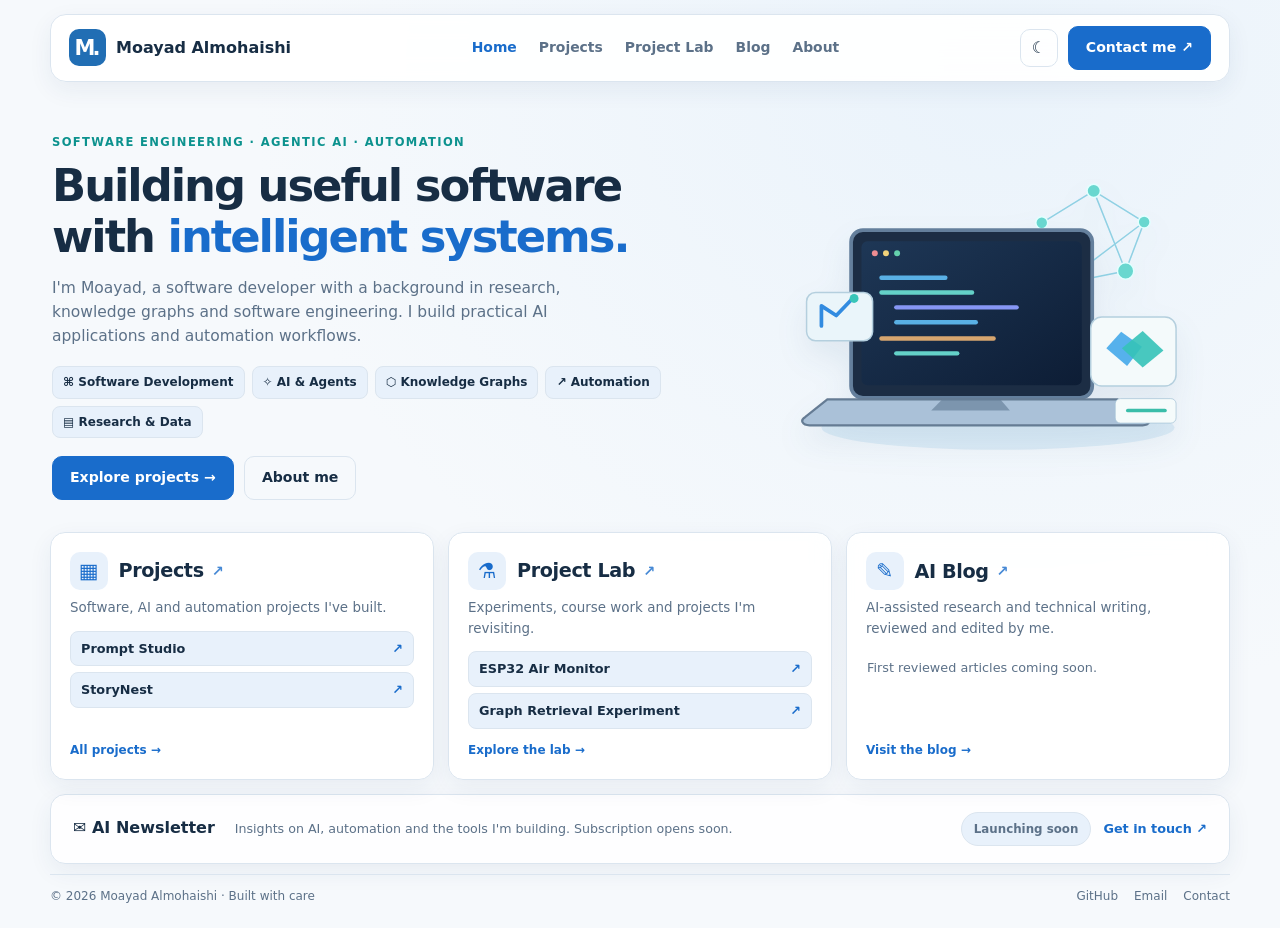
==== site/index.html @ 0e3c0159 "Add files via upload Initial Template and formate for the website." ====
<!doctype html><html lang="en"><head><meta charset="utf-8"><meta name="viewport" content="width=device-width, initial-scale=1"><meta name="theme-color" content="#f4f7fb"><meta name="description" content="Moayad Almohaishi — software engineer working with Agentic AI, knowledge graphs and workflow automation."><link rel="icon" type="image/svg+xml" href="./favicon.svg"><link rel="stylesheet" href="./assets/site.css"><title>Home | Moayad Almohaishi</title><script>try{document.documentElement.dataset.theme=localStorage.getItem('theme')||'light'}catch{}</script><script src="./assets/catalog.js" defer></script><script src="./assets/site.js" defer></script></head><body>
<header class="site-header"><div class="shell header-inner"><a href="./" class="brand"><span class="brand-mark">M.</span><span>Moayad Almohaishi</span></a><nav class="nav" id="nav" aria-label="Main navigation"><a href="./" aria-current="page">Home</a><a href="./projects/">Projects</a><a href="./lab/">Project Lab</a><a href="./blog/">Blog</a><a href="./about/">About</a></nav><div class="header-actions"><button id="theme-toggle" class="icon-btn" aria-label="Switch theme" title="Toggle light/dark">☾</button><button class="menu-btn" id="menu-toggle" aria-label="Open navigation" aria-expanded="false">☰</button><a href="./contact/" class="contact-btn">Contact me ↗</a></div></div></header>
<main class="shell"><section class="hero" aria-labelledby="hero-title"><div><p class="eyebrow">Software engineering · Agentic AI · Automation</p><h1 id="hero-title">Building useful software with <span>intelligent systems.</span></h1><p class="intro">I'm Moayad, a software developer with a background in research, knowledge graphs and software engineering. I build practical AI applications and automation workflows.</p><div class="skills" aria-label="Areas of expertise"><span class="skill">⌘ Software Development</span><span class="skill">✧ AI & Agents</span><span class="skill">⬡ Knowledge Graphs</span><span class="skill">↗ Automation</span><span class="skill">▤ Research & Data</span></div><div class="hero-buttons"><a class="btn" href="./projects/">Explore projects →</a><a class="btn secondary" href="./about/">About me</a></div></div><img class="hero-art" src="./assets/hero.svg" alt="Laptop and connected knowledge-graph illustration" width="620" height="420" fetchpriority="high"/></section>
<section class="three-cards" aria-label="Explore the website">
<article class="feature-card"><div class="feature-top"><span class="feature-icon" aria-hidden="true">▦</span><h2><a href="./projects/">Projects <span class="heading-arrow">↗</span></a></h2></div><p>Software, AI and automation projects I've built.</p><div class="recent-links" id="recent-projects" aria-label="Selected projects"><a href="./coming-soon/?project=storynest">StoryNest <span>↗</span></a><a href="https://prompt.almohaishi.dev" target="_blank" rel="noopener noreferrer">Prompt Studio <span>↗</span></a></div><a href="./projects/" class="card-view-all">All projects →</a></article>
<article class="feature-card"><div class="feature-top"><span class="feature-icon" aria-hidden="true">⚗</span><h2><a href="./lab/">Project Lab <span class="heading-arrow">↗</span></a></h2></div><p>Experiments, course work and projects I'm revisiting.</p><div class="recent-links" id="recent-lab" aria-label="Selected lab experiments"><a href="./coming-soon/?project=esp32-air-monitor">ESP32 Air Monitor <span>↗</span></a><a href="./coming-soon/?project=graph-retrieval-experiment">Graph Retrieval <span>↗</span></a></div><a href="./lab/" class="card-view-all">Explore the lab →</a></article>
<article class="feature-card"><div class="feature-top"><span class="feature-icon" aria-hidden="true">✎</span><h2><a href="./blog/">AI Blog <span class="heading-arrow">↗</span></a></h2></div><p>AI-assisted research and technical writing, reviewed and edited by me.</p><div class="recent-links" id="recent-posts" aria-label="Latest published writing"><span class="recent-placeholder">First reviewed articles coming soon.</span></div><a href="./blog/" class="card-view-all">Visit the blog →</a></article></section>
<section class="newsletter" aria-label="Newsletter"><div class="newsletter-title">✉ AI Newsletter</div><p>Insights on AI, automation and the tools I'm building. Subscription opens soon.</p><div class="newsletter-coming"><span class="soon-pill">Launching soon</span><a class="newsletter-link" href="mailto:moayad@almohaishi.dev?subject=AI%20newsletter">Get in touch ↗</a></div></section></main><footer class="shell footer"><span>© 2026 Moayad Almohaishi · Built with care</span><div class="footer-links"><a href="https://github.com/moayadhn" target="_blank" rel="noopener noreferrer">GitHub</a><a href="mailto:moayad@almohaishi.dev">Email</a><a href="./contact/">Contact</a></div></footer></body></html>
---- site/assets/site.css ----
:root{color-scheme:light;--bg:#f4f7fb;--bg2:#e9f1f9;--panel:#ffffffd9;--panel-solid:#fff;--text:#172d44;--muted:#5c7188;--line:#cfdae8;--accent:#196ccb;--accent2:#0c928e;--chip:#e8f1fb;--shadow:0 8px 28px rgba(27,57,88,.07)}
:root[data-theme="dark"]{color-scheme:dark;--bg:#14263c;--bg2:#1b3450;--panel:#213a55df;--panel-solid:#213a55;--text:#ecf6ff;--muted:#afc3d7;--line:#3f5974;--accent:#77bbff;--accent2:#69ded2;--chip:#294967;--shadow:0 8px 25px rgba(0,0,0,.12)}
*{box-sizing:border-box}html{scroll-behavior:smooth}body{margin:0;background:radial-gradient(ellipse at 78% 7%,var(--bg2),transparent 53%),var(--bg);color:var(--text);font:16px/1.55 system-ui,-apple-system,BlinkMacSystemFont,'Segoe UI',sans-serif;min-height:100vh}a{color:inherit;text-decoration:none}button,input{font:inherit}button{cursor:pointer}button:focus-visible,a:focus-visible,input:focus-visible{outline:3px solid var(--accent2);outline-offset:3px}.shell{width:min(1180px,calc(100% - 52px));margin:auto}.site-header{padding:18px 0 8px}.header-inner{display:flex;align-items:center;gap:24px;border:1px solid var(--line);border-radius:16px;padding:11px 18px;background:var(--panel);backdrop-filter:blur(14px);box-shadow:var(--shadow)}.brand{display:flex;align-items:center;gap:10px;font-weight:750;white-space:nowrap;font-size:1rem}.brand-mark{display:grid;place-items:center;width:37px;height:37px;border-radius:10px;background:#216eb4;color:#fff;letter-spacing:-3px;font-weight:850;font-size:21px;padding-right:3px}.nav{display:flex;gap:22px;align-items:center;margin:auto;font-size:.87rem;font-weight:600}.nav a{color:var(--muted)}.nav a:hover,.nav a[aria-current="page"]{color:var(--accent)}.header-actions{display:flex;align-items:center;gap:10px}.icon-btn,.menu-btn{display:grid;place-items:center;width:38px;height:38px;background:transparent;border:1px solid var(--line);color:var(--text);border-radius:10px}.menu-btn{display:none}.contact-btn,.btn{display:inline-flex;align-items:center;justify-content:center;gap:9px;padding:10px 17px;border-radius:10px;border:1px solid var(--accent);background:var(--accent);color:#fff;font-weight:700;font-size:.88rem;transition:transform .18s,box-shadow .18s}.contact-btn:hover,.btn:hover{transform:translateY(-2px);box-shadow:0 5px 15px rgba(25,108,203,.16)}.btn.secondary{color:var(--text);background:transparent;border-color:var(--line)}.btn.sm{font-size:.79rem;padding:8px 11px}.hero{display:grid;grid-template-columns:minmax(0,1.1fr) minmax(0,.9fr);align-items:center;min-height:345px;gap:16px;padding:17px 2px 5px}.eyebrow{color:var(--accent2);font-weight:800;letter-spacing:.12em;text-transform:uppercase;font-size:.72rem;margin:0 0 10px}.hero h1{font-size:clamp(2rem,3.5vw,3.3rem);line-height:1.12;letter-spacing:-.045em;margin:0 0 14px;font-weight:800;max-width:700px}.hero h1 span{color:var(--accent)}.intro{color:var(--muted);font-size:.97rem;max-width:590px;margin:0 0 18px}.skills{display:flex;gap:7px;flex-wrap:wrap;margin-bottom:18px}.skill{padding:6px 10px;background:var(--chip);border:1px solid var(--line);border-radius:8px;font-size:.75rem;font-weight:650}.hero-buttons{display:flex;gap:10px;flex-wrap:wrap}.hero-art{width:100%;max-width:510px;justify-self:end;filter:drop-shadow(0 15px 15px rgba(28,79,111,.08));animation:floaty 7s ease-in-out infinite}.three-cards{display:grid;grid-template-columns:repeat(3,minmax(0,1fr));gap:14px}.feature-card{position:relative;display:flex;flex-direction:column;min-height:195px;padding:21px;border:1px solid var(--line);border-radius:15px;background:var(--panel);box-shadow:var(--shadow);backdrop-filter:blur(9px);transition:transform .18s,border-color .18s}.feature-card:hover{transform:translateY(-3px);border-color:var(--accent)}.feature-top{display:flex;gap:11px;align-items:center}.feature-icon{display:grid;place-items:center;width:38px;height:38px;border-radius:10px;background:var(--chip);color:var(--accent);font-size:1.3rem}.feature-card h2{font-size:1.2rem;letter-spacing:-.02em;margin:0}.feature-card p{font-size:.84rem;color:var(--muted);margin:12px 0 14px}.feature-bottom{margin-top:auto;display:flex;align-items:center;justify-content:space-between;gap:8px}.mini-tags{display:flex;flex-wrap:wrap;gap:5px}.mini-tags span{background:var(--chip);border-radius:6px;padding:4px 7px;font-size:.66rem;font-weight:650;color:var(--muted)}.arrow{font-size:1.3rem;color:var(--accent)}.newsletter{margin:17px 0 10px;display:flex;align-items:center;gap:20px;padding:17px 22px;background:var(--panel);border:1px solid var(--line);border-radius:15px;box-shadow:var(--shadow)}.newsletter-title{font-weight:780;white-space:nowrap}.newsletter p{color:var(--muted);font-size:.79rem;margin:0;flex:1}.newsletter-form{display:flex;gap:7px}.newsletter input{min-width:220px;background:var(--panel-solid);border:1px solid var(--line);padding:9px 12px;color:var(--text);border-radius:8px}.newsletter-note{font-size:.71rem;color:var(--muted);margin:-2px 0 8px}.footer{border-top:1px solid var(--line);display:flex;justify-content:space-between;gap:15px;padding:12px 0 22px;color:var(--muted);font-size:.75rem}.footer-links{display:flex;gap:16px}.page-main{padding:42px 0 65px;min-height:65vh}.page-heading{max-width:760px;margin-bottom:25px}.page-heading h1{font-size:clamp(2rem,4vw,3rem);letter-spacing:-.04em;line-height:1.15;margin:0 0 10px}.page-heading p{color:var(--muted);margin:0}.card-grid{display:grid;grid-template-columns:repeat(2,minmax(0,1fr));gap:14px}.item-card,.empty,.content-panel{background:var(--panel);border:1px solid var(--line);border-radius:14px;padding:22px;box-shadow:var(--shadow)}.item-card h2{margin:4px 0 6px;font-size:1.25rem}.item-card p{color:var(--muted);font-size:.9rem;margin:0 0 14px}.kicker{color:var(--accent2);font-size:.73rem;text-transform:uppercase;font-weight:800;letter-spacing:.09em}.status{display:inline-block;margin-top:12px;font-size:.72rem;border-radius:30px;border:1px solid var(--line);padding:3px 9px;color:var(--muted)}.item-footer{display:flex;gap:10px;flex-wrap:wrap}.empty{text-align:center;max-width:650px}.empty h2{margin:4px 0}.empty p,.content-panel p{color:var(--muted)}.content-panel{max-width:820px}.content-panel h2{margin-top:0}.content-panel a:not(.btn){color:var(--accent);text-decoration:underline}.link-inline{font-size:.8rem;color:var(--accent);font-weight:700}.notice{border-left:3px solid var(--accent2);padding:12px 16px;background:var(--chip);border-radius:6px;color:var(--muted);font-size:.88rem}.socials{display:flex;gap:12px;flex-wrap:wrap}.socials a{font-weight:700;color:var(--accent)}.sr-only{position:absolute;width:1px;height:1px;overflow:hidden;clip:rect(0,0,0,0);white-space:nowrap}::selection{background:#80c6ed88}@keyframes floaty{50%{transform:translateY(-6px)}}@media(max-width:900px){.nav{gap:12px}.hero{grid-template-columns:1fr .65fr;min-height:300px}.hero-art{max-width:350px}.newsletter{flex-wrap:wrap}.newsletter-form{margin-left:auto}}@media(max-width:740px){.shell{width:min(100% - 28px,570px)}.header-inner{gap:10px;flex-wrap:wrap}.brand{font-size:.91rem}.nav{display:none;order:3;flex-basis:100%;flex-direction:column;align-items:stretch;gap:0;border-top:1px solid var(--line);padding-top:8px}.nav.open{display:flex}.nav a{padding:8px}.menu-btn{display:grid}.header-actions{margin-left:auto}.contact-btn{display:none}.hero{grid-template-columns:1fr;padding-top:35px;min-height:0}.hero-art{display:none}.hero h1{font-size:2.25rem}.three-cards,.card-grid{grid-template-columns:1fr}.feature-card{min-height:145px}.newsletter{align-items:flex-start;gap:9px}.newsletter p{flex-basis:100%}.newsletter-form{width:100%;margin:0}.newsletter input{min-width:0;flex:1}.footer{flex-wrap:wrap}.page-main{padding-top:30px}}@media(max-width:400px){.newsletter-form{flex-wrap:wrap}.newsletter-form .btn{width:100%}}@media(prefers-reduced-motion:reduce){*,*:before,*:after{animation:none!important;scroll-behavior:auto!important;transition:none!important}}

/* Refined release: lighter canvas, restrained depth, clear hierarchy. */
:root{--bg:#f6f9fc;--bg2:#eaf3fb;--panel:#ffffffeb;--line:#dbe5ef;--shadow:0 8px 24px rgba(34,63,100,.065)}
:root[data-theme="dark"]{--bg:#14263b;--bg2:#203850;--panel:#233951e8;--line:#3e5773;--shadow:0 10px 30px rgba(1,11,23,.16)}
.site-header{padding-top:14px}.header-inner{min-height:64px}.hero{min-height:330px}.hero-art{max-width:460px}.feature-card{min-height:169px;padding:19px}.feature-card p{margin:9px 0 12px}.newsletter{margin-top:14px}.newsletter-coming{display:flex;align-items:center;gap:12px;margin-left:auto}.soon-pill{white-space:nowrap;border-radius:999px;border:1px solid var(--line);background:var(--chip);color:var(--muted);font-size:.74rem;font-weight:700;padding:7px 12px}.newsletter-link{font-size:.8rem;color:var(--accent);font-weight:700;white-space:nowrap}.newsletter-link:hover{text-decoration:underline}
@media(max-width:900px){.newsletter-coming{margin-left:0}}@media(max-width:740px){.hero{padding-top:29px}.hero-art{display:none}.newsletter-coming{width:100%;justify-content:space-between}.three-cards{gap:10px}}

/* v2: recent links in the homepage navigation cards */
.feature-card{min-height:205px}
.feature-card h2 a{color:inherit;display:inline-flex;align-items:center;gap:8px}
.heading-arrow{color:var(--accent);font-size:.9rem;opacity:.8}
.recent-links{display:grid;gap:6px;margin-top:2px;margin-bottom:12px}
.recent-links a{display:flex;align-items:center;justify-content:space-between;gap:8px;padding:7px 10px;border:1px solid var(--line);background:var(--chip);border-radius:8px;font-size:.8rem;font-weight:650;color:var(--text);transition:border-color .15s,background .15s}
.recent-links a:hover{border-color:var(--accent);background:var(--panel-solid)}
.recent-links a span{color:var(--accent)}
.recent-placeholder{font-size:.8rem;color:var(--muted);padding:7px 1px;display:block}
.card-view-all{margin-top:auto;font-size:.75rem;color:var(--accent);font-weight:750;align-self:flex-start}
.card-view-all:hover{text-decoration:underline}
.feature-card p{margin:8px 0 10px}
@media(max-width:740px){.feature-card{min-height:190px}}

/* v3: source-grounded About page and deliberate silhouette visual */
.about-page{padding-top:32px}.about-page .page-heading{margin-bottom:22px}.about-layout{display:grid;grid-template-columns:minmax(220px,310px) minmax(0,1fr);gap:30px;align-items:stretch}.about-portrait{margin:0;background:var(--panel-solid);border:1px solid var(--line);border-radius:16px;overflow:hidden;display:flex;flex-direction:column}.about-portrait img{display:block;width:100%;aspect-ratio:4/5;object-fit:cover;object-position:center 34%;background:#fff}.about-portrait figcaption{color:var(--muted);font-size:.74rem;padding:10px 14px;border-top:1px solid var(--line)}.about-bio{background:var(--panel);border:1px solid var(--line);border-radius:16px;padding:28px;box-shadow:var(--shadow)}.about-bio h2{font-size:clamp(1.5rem,2.5vw,2rem);line-height:1.2;margin:8px 0 15px;letter-spacing:-.025em}.about-bio p{font-size:.93rem;color:var(--muted);margin:0 0 14px}.about-bio .kicker{color:var(--accent2)}.about-actions{display:flex;flex-wrap:wrap;gap:10px;margin-top:20px}.about-facts{display:grid;grid-template-columns:repeat(4,minmax(0,1fr));gap:12px;margin:18px 0 26px}.about-facts>div{background:var(--panel);border:1px solid var(--line);border-radius:12px;padding:14px;display:flex;flex-direction:column;gap:6px}.fact-label{color:var(--accent2);font-size:.69rem;text-transform:uppercase;letter-spacing:.07em;font-weight:750}.about-facts strong{font-size:.82rem;line-height:1.35}.about-expertise h2{font-size:1.4rem;margin:0 0 12px}.about-skill-grid{display:grid;grid-template-columns:repeat(3,minmax(0,1fr));gap:12px}.about-skill-grid>div{padding:17px;border:1px solid var(--line);border-radius:12px;background:var(--panel)}.about-skill-grid h3{font-size:.97rem;margin:0 0 8px}.about-skill-grid p{color:var(--muted);font-size:.82rem;margin:0}.about-history{margin-top:22px;font-size:.76rem;color:var(--muted)}@media(max-width:780px){.about-layout{grid-template-columns:1fr}.about-portrait{max-width:300px}.about-bio{padding:20px}.about-facts{grid-template-columns:repeat(2,1fr)}.about-skill-grid{grid-template-columns:1fr}}@media(max-width:420px){.about-facts{grid-template-columns:1fr}}
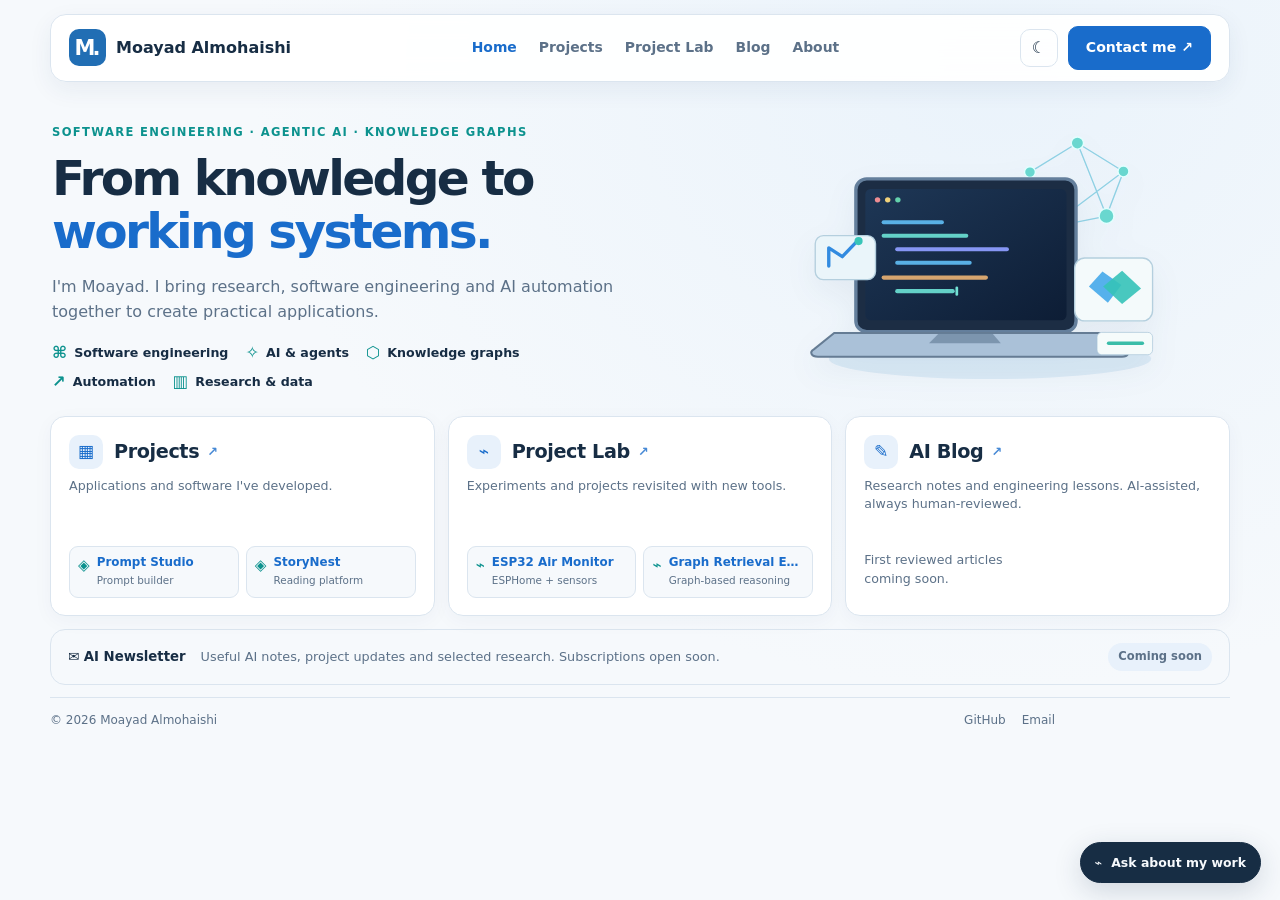
==== commit ffb3f010: "Tweaking the UI elements Some weeks in the UI elements." ====
--- a/site/index.html
+++ b/site/index.html
@@ -1,8 +1,25 @@
 <!doctype html><html lang="en"><head><meta charset="utf-8"><meta name="viewport" content="width=device-width, initial-scale=1"><meta name="theme-color" content="#f4f7fb"><meta name="description" content="Moayad Almohaishi — software engineer working with Agentic AI, knowledge graphs and workflow automation."><link rel="icon" type="image/svg+xml" href="./favicon.svg"><link rel="stylesheet" href="./assets/site.css"><title>Home | Moayad Almohaishi</title><script>try{document.documentElement.dataset.theme=localStorage.getItem('theme')||'light'}catch{}</script><script src="./assets/catalog.js" defer></script><script src="./assets/site.js" defer></script></head><body>
-<header class="site-header"><div class="shell header-inner"><a href="./" class="brand"><span class="brand-mark">M.</span><span>Moayad Almohaishi</span></a><nav class="nav" id="nav" aria-label="Main navigation"><a href="./" aria-current="page">Home</a><a href="./projects/">Projects</a><a href="./lab/">Project Lab</a><a href="./blog/">Blog</a><a href="./about/">About</a></nav><div class="header-actions"><button id="theme-toggle" class="icon-btn" aria-label="Switch theme" title="Toggle light/dark">☾</button><button class="menu-btn" id="menu-toggle" aria-label="Open navigation" aria-expanded="false">☰</button><a href="./contact/" class="contact-btn">Contact me ↗</a></div></div></header>
-<main class="shell"><section class="hero" aria-labelledby="hero-title"><div><p class="eyebrow">Software engineering · Agentic AI · Automation</p><h1 id="hero-title">Building useful software with <span>intelligent systems.</span></h1><p class="intro">I'm Moayad, a software developer with a background in research, knowledge graphs and software engineering. I build practical AI applications and automation workflows.</p><div class="skills" aria-label="Areas of expertise"><span class="skill">⌘ Software Development</span><span class="skill">✧ AI & Agents</span><span class="skill">⬡ Knowledge Graphs</span><span class="skill">↗ Automation</span><span class="skill">▤ Research & Data</span></div><div class="hero-buttons"><a class="btn" href="./projects/">Explore projects →</a><a class="btn secondary" href="./about/">About me</a></div></div><img class="hero-art" src="./assets/hero.svg" alt="Laptop and connected knowledge-graph illustration" width="620" height="420" fetchpriority="high"/></section>
-<section class="three-cards" aria-label="Explore the website">
-<article class="feature-card"><div class="feature-top"><span class="feature-icon" aria-hidden="true">▦</span><h2><a href="./projects/">Projects <span class="heading-arrow">↗</span></a></h2></div><p>Software, AI and automation projects I've built.</p><div class="recent-links" id="recent-projects" aria-label="Selected projects"><a href="./coming-soon/?project=storynest">StoryNest <span>↗</span></a><a href="https://prompt.almohaishi.dev" target="_blank" rel="noopener noreferrer">Prompt Studio <span>↗</span></a></div><a href="./projects/" class="card-view-all">All projects →</a></article>
-<article class="feature-card"><div class="feature-top"><span class="feature-icon" aria-hidden="true">⚗</span><h2><a href="./lab/">Project Lab <span class="heading-arrow">↗</span></a></h2></div><p>Experiments, course work and projects I'm revisiting.</p><div class="recent-links" id="recent-lab" aria-label="Selected lab experiments"><a href="./coming-soon/?project=esp32-air-monitor">ESP32 Air Monitor <span>↗</span></a><a href="./coming-soon/?project=graph-retrieval-experiment">Graph Retrieval <span>↗</span></a></div><a href="./lab/" class="card-view-all">Explore the lab →</a></article>
-<article class="feature-card"><div class="feature-top"><span class="feature-icon" aria-hidden="true">✎</span><h2><a href="./blog/">AI Blog <span class="heading-arrow">↗</span></a></h2></div><p>AI-assisted research and technical writing, reviewed and edited by me.</p><div class="recent-links" id="recent-posts" aria-label="Latest published writing"><span class="recent-placeholder">First reviewed articles coming soon.</span></div><a href="./blog/" class="card-view-all">Visit the blog →</a></article></section>
-<section class="newsletter" aria-label="Newsletter"><div class="newsletter-title">✉ AI Newsletter</div><p>Insights on AI, automation and the tools I'm building. Subscription opens soon.</p><div class="newsletter-coming"><span class="soon-pill">Launching soon</span><a class="newsletter-link" href="mailto:moayad@almohaishi.dev?subject=AI%20newsletter">Get in touch ↗</a></div></section></main><footer class="shell footer"><span>© 2026 Moayad Almohaishi · Built with care</span><div class="footer-links"><a href="https://github.com/moayadhn" target="_blank" rel="noopener noreferrer">GitHub</a><a href="mailto:moayad@almohaishi.dev">Email</a><a href="./contact/">Contact</a></div></footer></body></html>+<header class="site-header"><div class="shell header-inner"><a href="./" class="brand"><span class="brand-mark">M.</span><span>Moayad Almohaishi</span></a><nav class="nav" id="nav" aria-label="Main navigation"><a href="./" aria-current="page">Home</a><a href="./projects/">Projects</a><a href="./lab/">Project Lab</a><a href="./blog/">Blog</a><a href="./about/">About</a><a class="nav-mobile-contact" href="mailto:moayad@almohaishi.dev">Contact me ↗</a></nav><div class="header-actions"><button id="theme-toggle" class="icon-btn" aria-label="Switch theme" title="Toggle light/dark">☾</button><button class="menu-btn" id="menu-toggle" aria-label="Open navigation" aria-expanded="false">☰</button><a href="./contact/" class="contact-btn">Contact me ↗</a></div></div></header>
+<main class="shell home-main">
+  <section class="hero" aria-labelledby="hero-title">
+    <div class="hero-copy">
+      <p class="eyebrow">Software engineering · Agentic AI · Knowledge graphs</p>
+      <h1 id="hero-title">From knowledge to <span>working systems.</span></h1>
+      <p class="intro">I'm Moayad. I bring research, software engineering and AI automation together to create practical applications.</p>
+      <ul class="expertise-list" aria-label="Areas of expertise">
+        <li><span class="expertise-symbol" aria-hidden="true">⌘</span> Software engineering</li>
+        <li><span class="expertise-symbol" aria-hidden="true">✧</span> AI &amp; agents</li>
+        <li><span class="expertise-symbol" aria-hidden="true">⬡</span> Knowledge graphs</li>
+        <li><span class="expertise-symbol" aria-hidden="true">↗</span> Automation</li>
+        <li><span class="expertise-symbol" aria-hidden="true">▥</span> Research &amp; data</li>
+      </ul>
+    </div>
+    <div class="hero-illustration"><img class="hero-art" src="./assets/hero.svg" alt="Illustrated laptop with smoothly animated code and knowledge graph nodes" width="620" height="420" fetchpriority="high"></div>
+  </section>
+  <section class="three-cards" aria-label="Explore my work">
+    <article class="feature-card"><div class="feature-top"><span class="feature-icon" aria-hidden="true">▦</span><h2><a href="./projects/">Projects <span class="heading-arrow" aria-hidden="true">↗</span></a></h2></div><p>Applications and software I've developed.</p><div class="recent-links" id="recent-projects" aria-label="Selected projects"><a href="./coming-soon/?project=storynest">StoryNest</a><a href="https://prompt.almohaishi.dev">Prompt Studio</a></div></article>
+    <article class="feature-card"><div class="feature-top"><span class="feature-icon" aria-hidden="true">⌁</span><h2><a href="./lab/">Project Lab <span class="heading-arrow" aria-hidden="true">↗</span></a></h2></div><p>Experiments and projects revisited with new tools.</p><div class="recent-links" id="recent-lab" aria-label="Selected experiments"><a href="./coming-soon/?project=esp32-air-monitor">ESP32 Air Monitor</a><a href="./coming-soon/?project=graph-retrieval-experiment">Graph Retrieval</a></div></article>
+    <article class="feature-card"><div class="feature-top"><span class="feature-icon" aria-hidden="true">✎</span><h2><a href="./blog/">AI Blog <span class="heading-arrow" aria-hidden="true">↗</span></a></h2></div><p>Research notes and engineering lessons. AI-assisted, always human-reviewed.</p><div class="recent-links" id="recent-posts" aria-label="Latest reviewed posts"><span class="recent-placeholder">First articles are being prepared.</span></div></article>
+  </section>
+  <section class="newsletter" aria-label="AI Newsletter"><div class="newsletter-title"><span aria-hidden="true">✉</span> AI Newsletter</div><p>Useful AI notes, project updates and selected research. Subscriptions open soon.</p><span class="soon-pill">Coming soon</span></section>
+</main><footer class="shell footer"><span>© 2026 Moayad Almohaishi</span><div class="footer-links"><a href="https://github.com/moayadhn" target="_blank" rel="noopener noreferrer">GitHub</a><a href="mailto:moayad@almohaishi.dev">Email</a></div></footer><aside class="ask-panel" id="ask-panel" aria-label="Questions about Moayad" hidden><div class="ask-head"><div><strong>Ask about my work</strong><span>Quick answers from this portfolio</span></div><button type="button" class="ask-close" id="ask-close" aria-label="Close questions">×</button></div><div id="ask-log" class="ask-log" aria-live="polite"><p class="ask-answer">What would you like to know? Choose a question below.</p></div><div class="ask-suggestions"><button type="button" data-question="projects">What projects have you made?</button><button type="button" data-question="background">What's your background?</button><button type="button" data-question="skills">What technologies do you use?</button><button type="button" data-question="contact">How can I contact you?</button></div><p class="ask-disclaimer">Curated answers, not a generative AI chatbot.</p></aside><button class="ask-fab" type="button" id="ask-fab" aria-expanded="false" aria-controls="ask-panel" aria-label="Ask about my work">⌁ <span>Ask about my work</span></button></body></html>
--- a/site/assets/site.css
+++ b/site/assets/site.css
@@ -24,3 +24,90 @@
 
 /* v3: source-grounded About page and deliberate silhouette visual */
 .about-page{padding-top:32px}.about-page .page-heading{margin-bottom:22px}.about-layout{display:grid;grid-template-columns:minmax(220px,310px) minmax(0,1fr);gap:30px;align-items:stretch}.about-portrait{margin:0;background:var(--panel-solid);border:1px solid var(--line);border-radius:16px;overflow:hidden;display:flex;flex-direction:column}.about-portrait img{display:block;width:100%;aspect-ratio:4/5;object-fit:cover;object-position:center 34%;background:#fff}.about-portrait figcaption{color:var(--muted);font-size:.74rem;padding:10px 14px;border-top:1px solid var(--line)}.about-bio{background:var(--panel);border:1px solid var(--line);border-radius:16px;padding:28px;box-shadow:var(--shadow)}.about-bio h2{font-size:clamp(1.5rem,2.5vw,2rem);line-height:1.2;margin:8px 0 15px;letter-spacing:-.025em}.about-bio p{font-size:.93rem;color:var(--muted);margin:0 0 14px}.about-bio .kicker{color:var(--accent2)}.about-actions{display:flex;flex-wrap:wrap;gap:10px;margin-top:20px}.about-facts{display:grid;grid-template-columns:repeat(4,minmax(0,1fr));gap:12px;margin:18px 0 26px}.about-facts>div{background:var(--panel);border:1px solid var(--line);border-radius:12px;padding:14px;display:flex;flex-direction:column;gap:6px}.fact-label{color:var(--accent2);font-size:.69rem;text-transform:uppercase;letter-spacing:.07em;font-weight:750}.about-facts strong{font-size:.82rem;line-height:1.35}.about-expertise h2{font-size:1.4rem;margin:0 0 12px}.about-skill-grid{display:grid;grid-template-columns:repeat(3,minmax(0,1fr));gap:12px}.about-skill-grid>div{padding:17px;border:1px solid var(--line);border-radius:12px;background:var(--panel)}.about-skill-grid h3{font-size:.97rem;margin:0 0 8px}.about-skill-grid p{color:var(--muted);font-size:.82rem;margin:0}.about-history{margin-top:22px;font-size:.76rem;color:var(--muted)}@media(max-width:780px){.about-layout{grid-template-columns:1fr}.about-portrait{max-width:300px}.about-bio{padding:20px}.about-facts{grid-template-columns:repeat(2,1fr)}.about-skill-grid{grid-template-columns:1fr}}@media(max-width:420px){.about-facts{grid-template-columns:1fr}}
+
+
+/* ===== v4: restrained Apple-like UI, purposeful interactions ===== */
+
+.home-main{padding-top:6px}
+.site-header .contact-btn,.contact-btn{box-shadow:none}
+.hero{min-height:305px;padding:16px 2px 12px;grid-template-columns:minmax(0,1.17fr) minmax(0,.83fr);gap:28px}
+.hero h1{font-size:clamp(2.15rem,3.8vw,3.55rem);max-width:580px;letter-spacing:-.055em;line-height:1.1;margin-bottom:16px}
+.hero .intro{max-width:590px;font-size:1rem;margin:0 0 19px}
+.hero-illustration{width:100%;display:flex;align-items:center;justify-content:center}
+.hero-art{width:100%;max-width:420px;filter:drop-shadow(0 12px 15px rgba(22,59,85,.055));animation:none}
+.expertise-list{display:flex;align-items:center;gap:9px 17px;flex-wrap:wrap;list-style:none;margin:0;padding:0;max-width:580px}
+.expertise-list li{color:var(--text);font-size:.79rem;font-weight:600;display:flex;align-items:center;gap:7px;white-space:nowrap}
+.expertise-symbol{font-size:1.02rem;color:var(--accent2);font-weight:800;line-height:1}
+.three-cards{gap:13px}
+.feature-card{padding:18px 18px 17px;min-height:183px;background:var(--panel-solid);box-shadow:0 5px 20px rgba(30,61,96,.04);backdrop-filter:none}
+.feature-card:hover{transform:none;border-color:var(--line)}
+.feature-card:focus-within{border-color:var(--accent)}
+.feature-card h2 a:hover,.feature-card h2 a:focus-visible{color:var(--accent)}
+.feature-card p{font-size:.79rem;line-height:1.42;margin:8px 0 13px;min-height:33px}
+.feature-icon{width:34px;height:34px;font-size:1.08rem}
+.recent-links{display:grid;grid-template-columns:repeat(2,minmax(0,1fr));gap:7px;margin:auto 0 0}
+.recent-links a{display:flex;align-items:center;gap:7px;justify-content:flex-start;padding:8px;background:var(--bg);border:1px solid var(--line);min-width:0;font-size:.74rem;font-weight:750;border-radius:9px}
+.recent-links a:hover{background:var(--chip);border-color:var(--accent)}
+.recent-links a .recent-glyph{font-size:.95rem;color:var(--accent2);flex:0 0 auto;line-height:1.1}
+.recent-links a .recent-label{overflow:hidden;text-overflow:ellipsis;white-space:nowrap}
+.recent-placeholder{font-size:.79rem;padding:9px 0}
+.heading-arrow{font-size:.8rem}
+.newsletter{margin:13px 0 12px;padding:12px 17px;min-height:56px;box-shadow:none;gap:15px;background:transparent}
+.newsletter-title{font-size:.83rem}
+.newsletter p{font-size:.8rem}
+.soon-pill{margin-left:auto;padding:5px 10px;border:none;background:var(--chip);font-size:.72rem}
+.footer{padding:13px 0 19px}
+/* About: a single split card, where image and text visually connect. */
+.about-layout{grid-template-columns:minmax(245px,33%) minmax(0,1fr);gap:0;border-radius:20px;border:1px solid var(--line);overflow:hidden;background:var(--panel-solid);box-shadow:var(--shadow);align-items:stretch}
+.about-portrait{display:block;min-width:0;margin:0;border:0;border-right:1px solid var(--line);border-radius:0;background:#fff;position:relative;overflow:hidden;max-height:520px}
+.about-portrait img{width:100%;height:100%;min-height:100%;object-fit:cover;object-position:50% 38%;aspect-ratio:auto;filter:contrast(1.015)}
+.about-bio{border:0;border-radius:0;box-shadow:none;padding:clamp(22px,3vw,40px);background:transparent}
+.about-bio p{font-size:.94rem;line-height:1.65;margin-bottom:13px}
+.about-actions .btn,.about-actions .btn.secondary{background:var(--bg);color:var(--text);border:1px solid var(--line);font-size:.81rem;padding:9px 13px;box-shadow:none}
+.about-actions .btn:hover{border-color:var(--accent);background:var(--chip);box-shadow:none}
+/* Project and lab rows with individual illustrations, rather than text-only boxes. */
+.card-grid[data-type="projects"],.card-grid[data-type="lab"]{grid-template-columns:1fr;gap:15px;max-width:1040px}
+.project-row{display:grid;grid-template-columns:minmax(0,1fr) minmax(230px,33%);gap:15px;align-items:stretch;overflow:hidden;border:1px solid var(--line);border-radius:18px;background:var(--panel-solid);box-shadow:0 6px 21px rgba(26,55,85,.045);min-height:216px}
+.project-copy{padding:23px 12px 22px 25px;display:flex;flex-direction:column;align-items:flex-start}
+.project-copy h2{font-size:clamp(1.2rem,2vw,1.5rem);margin:5px 0 7px;letter-spacing:-.03em}
+.project-copy h2 a:hover{color:var(--accent)}
+.project-copy p{color:var(--muted);font-size:.91rem;line-height:1.5;margin:0 0 12px;max-width:57ch}
+.project-copy .mini-tags{margin-top:auto;display:flex;flex-wrap:wrap;gap:5px}
+.project-copy .mini-tags span{background:var(--chip);color:var(--muted);font-size:.7rem;padding:4px 8px;border-radius:6px}
+.project-bottom{display:flex;align-items:center;gap:12px;flex-wrap:wrap;margin-top:12px}
+.project-bottom .status{margin:0}
+.project-bottom a{font-weight:700;color:var(--accent);font-size:.79rem;text-decoration:none}
+.project-bottom a:hover{text-decoration:underline}
+.project-media{background:var(--bg);display:grid;place-items:center;min-height:202px;border-left:1px solid var(--line);overflow:hidden}
+.project-media img{width:100%;height:100%;object-fit:cover;max-height:245px;transition:transform .3s ease}
+.project-row:hover .project-media img{transform:scale(1.025)}
+/* Optional guided Q&A, never described as a generative chatbot. */
+.ask-fab{position:fixed;right:19px;bottom:17px;z-index:28;background:var(--text);color:var(--bg);border:1px solid var(--text);border-radius:999px;padding:10px 14px;box-shadow:0 8px 28px rgba(24,48,75,.17);font-size:.78rem;font-weight:750;display:flex;align-items:center;gap:9px}
+.ask-fab:hover{transform:translateY(-2px)}
+.ask-fab>span{white-space:nowrap}.ask-panel{position:fixed;z-index:29;right:18px;bottom:70px;width:min(354px,calc(100vw - 34px));background:var(--panel-solid);border:1px solid var(--line);border-radius:17px;box-shadow:0 17px 54px rgba(24,48,75,.23);padding:0;overflow:hidden}
+.ask-panel[hidden]{display:none}
+.ask-head{display:flex;justify-content:space-between;align-items:center;background:var(--bg);border-bottom:1px solid var(--line);padding:13px 15px}
+.ask-head div{display:flex;flex-direction:column;gap:2px}.ask-head strong{font-size:.9rem}.ask-head span{font-size:.7rem;color:var(--muted)}
+.ask-close{border:0;color:var(--muted);background:transparent;font-size:24px;line-height:1;padding:2px 8px}
+.ask-log{max-height:155px;overflow:auto;padding:13px 15px;min-height:90px}
+.ask-answer{margin:0;color:var(--text);font-size:.84rem;line-height:1.5}
+.ask-suggestions{display:flex;flex-wrap:wrap;gap:6px;padding:0 15px 13px}
+.ask-suggestions button{color:var(--text);background:var(--bg);border:1px solid var(--line);border-radius:8px;padding:7px 9px;text-align:left;font-size:.73rem;font-weight:600}
+.ask-suggestions button:hover{border-color:var(--accent)}
+.ask-disclaimer{font-size:.65rem;color:var(--muted);margin:0;padding:9px 15px 13px;border-top:1px solid var(--line)}
+@media(max-width:1050px){.hero{gap:6px}.hero-art{max-width:340px}.recent-links{grid-template-columns:1fr}.feature-card{min-height:230px}}
+@media(max-width:740px){.hero{grid-template-columns:1fr;gap:0;padding:29px 0 22px}.hero-art{display:none}.hero h1{max-width:660px}.expertise-list{gap:9px 14px}.feature-card{min-height:150px}.recent-links{grid-template-columns:repeat(2,minmax(0,1fr))}.newsletter{flex-wrap:wrap}.newsletter p{flex-basis:100%;order:3}.soon-pill{margin-left:auto}.about-layout{display:block}.about-portrait{height:208px;border-right:0;border-bottom:1px solid var(--line)}.about-portrait img{object-position:center 30%}.about-bio{padding:23px 21px}.project-row{grid-template-columns:1fr}.project-copy{padding:21px 20px 12px}.project-media{border-left:0;border-top:1px solid var(--line);height:170px;min-height:170px}.project-media img{max-height:none}.ask-fab>span{display:none}.ask-fab{width:43px;height:43px;border-radius:50%;justify-content:center;padding:0;font-size:1.15rem}}
+@media(max-width:430px){.recent-links{grid-template-columns:1fr}.feature-card{min-height:190px}.expertise-list li{font-size:.73rem}}
+@media(prefers-reduced-motion:reduce){.ask-fab,.project-media img{transition:none!important}}
+
+/* Final v4 tuning */
+.nav-mobile-contact{display:none}
+.feature-card{min-height:200px}
+.recent-links a{align-items:flex-start;padding:9px 8px;min-height:51px}
+.recent-content{display:flex;flex-direction:column;gap:2px;overflow:hidden;min-width:0}
+.recent-content strong{font-size:.745rem;line-height:1.15;white-space:nowrap;overflow:hidden;text-overflow:ellipsis}
+.recent-content small{font-size:.65rem;color:var(--muted);white-space:nowrap;overflow:hidden;text-overflow:ellipsis;font-weight:500}
+.recent-glyph{margin-top:1px}
+@media(max-width:740px){.nav .nav-mobile-contact{display:block;color:var(--accent);font-weight:750}.ask-fab{position:static;float:right;margin:0 14px 16px 0;box-shadow:none}.ask-panel{bottom:76px;right:14px}.feature-card{min-height:170px}}
+/* Compact desktop hero and footer clearance for the Q&A launcher. */
+@media(min-width:741px){.hero-art{height:auto}.hero{min-height:320px}.footer-links{padding-right:175px}}
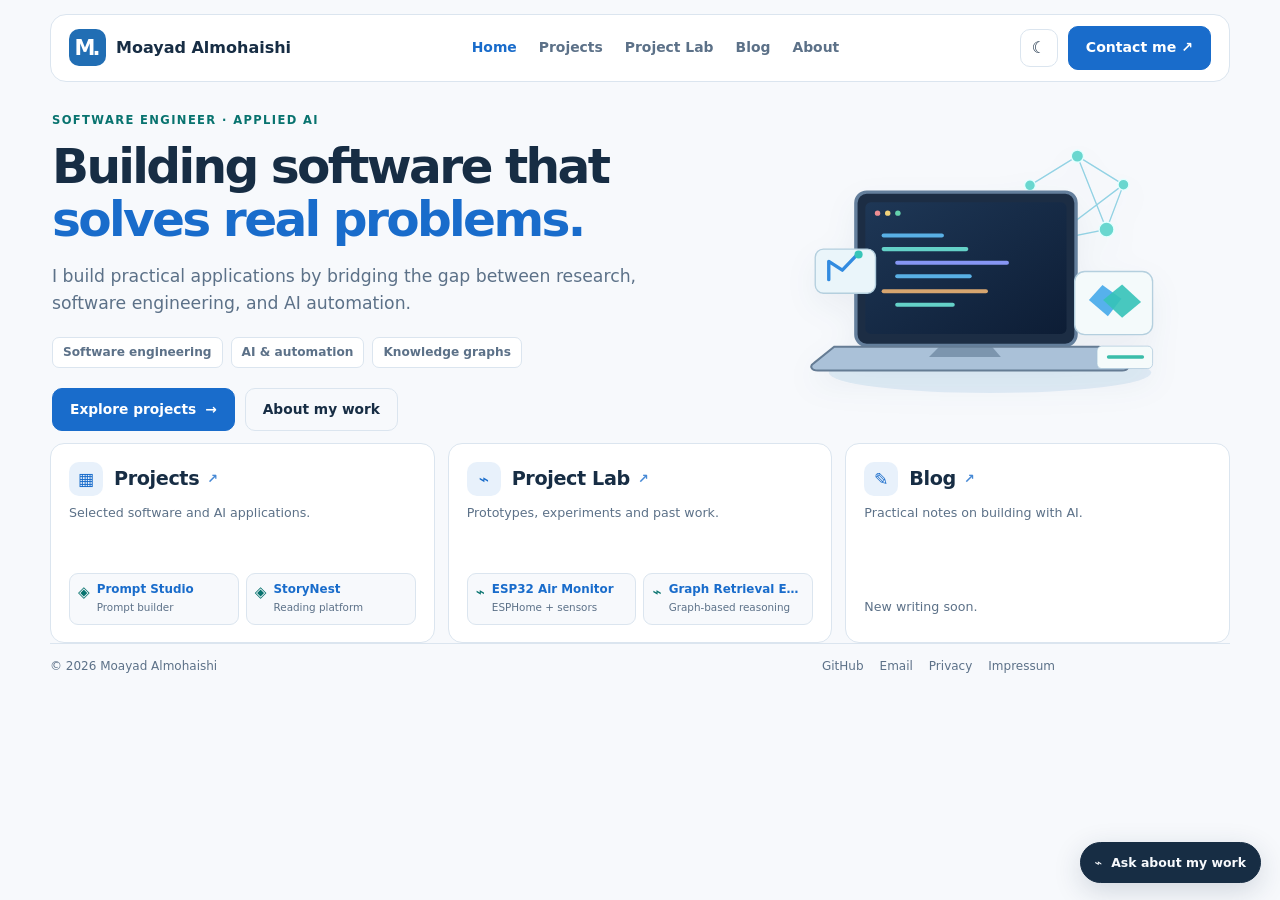
==== commit aaf4dbf1: "Refine portfolio UI, navigation, project lab and curated Q&A" ====
--- a/site/index.html
+++ b/site/index.html
@@ -1,25 +1,18 @@
-<!doctype html><html lang="en"><head><meta charset="utf-8"><meta name="viewport" content="width=device-width, initial-scale=1"><meta name="theme-color" content="#f4f7fb"><meta name="description" content="Moayad Almohaishi — software engineer working with Agentic AI, knowledge graphs and workflow automation."><link rel="icon" type="image/svg+xml" href="./favicon.svg"><link rel="stylesheet" href="./assets/site.css"><title>Home | Moayad Almohaishi</title><script>try{document.documentElement.dataset.theme=localStorage.getItem('theme')||'light'}catch{}</script><script src="./assets/catalog.js" defer></script><script src="./assets/site.js" defer></script></head><body>
-<header class="site-header"><div class="shell header-inner"><a href="./" class="brand"><span class="brand-mark">M.</span><span>Moayad Almohaishi</span></a><nav class="nav" id="nav" aria-label="Main navigation"><a href="./" aria-current="page">Home</a><a href="./projects/">Projects</a><a href="./lab/">Project Lab</a><a href="./blog/">Blog</a><a href="./about/">About</a><a class="nav-mobile-contact" href="mailto:moayad@almohaishi.dev">Contact me ↗</a></nav><div class="header-actions"><button id="theme-toggle" class="icon-btn" aria-label="Switch theme" title="Toggle light/dark">☾</button><button class="menu-btn" id="menu-toggle" aria-label="Open navigation" aria-expanded="false">☰</button><a href="./contact/" class="contact-btn">Contact me ↗</a></div></div></header>
+<!doctype html><html lang="en"><head><meta charset="utf-8"><meta name="viewport" content="width=device-width, initial-scale=1"><meta name="theme-color" content="#f4f7fb"><meta name="description" content="Moayad Almohaishi — software engineer working with Agentic AI, knowledge graphs and workflow automation."><link rel="icon" type="image/svg+xml" href="./favicon.svg"><link rel="stylesheet" href="./assets/site.css"><title>Home | Moayad Almohaishi</title><script src="./assets/theme.js"></script><script src="./assets/catalog.js" defer></script><script src="./assets/site.js" defer></script></head><body>
+<header class="site-header"><div class="shell header-inner"><a href="./" class="brand"><span class="brand-mark">M.</span><span>Moayad Almohaishi</span></a><nav class="nav" id="nav" aria-label="Main navigation"><a href="./" aria-current="page">Home</a><a href="./projects/">Projects</a><a href="./lab/">Project Lab</a><a href="./blog/">Blog</a><a href="./about/">About</a><a class="nav-mobile-contact" href="mailto:moayad@almohaishi.dev">Contact me ↗</a></nav><div class="header-actions"><button id="theme-toggle" class="icon-btn" aria-label="Switch theme" title="Toggle light/dark">☾</button><button class="menu-btn" id="menu-toggle" aria-label="Open navigation" aria-expanded="false">☰</button><a href="mailto:moayad@almohaishi.dev" class="contact-btn">Contact me ↗</a></div></div></header>
 <main class="shell home-main">
   <section class="hero" aria-labelledby="hero-title">
     <div class="hero-copy">
-      <p class="eyebrow">Software engineering · Agentic AI · Knowledge graphs</p>
-      <h1 id="hero-title">From knowledge to <span>working systems.</span></h1>
-      <p class="intro">I'm Moayad. I bring research, software engineering and AI automation together to create practical applications.</p>
-      <ul class="expertise-list" aria-label="Areas of expertise">
-        <li><span class="expertise-symbol" aria-hidden="true">⌘</span> Software engineering</li>
-        <li><span class="expertise-symbol" aria-hidden="true">✧</span> AI &amp; agents</li>
-        <li><span class="expertise-symbol" aria-hidden="true">⬡</span> Knowledge graphs</li>
-        <li><span class="expertise-symbol" aria-hidden="true">↗</span> Automation</li>
-        <li><span class="expertise-symbol" aria-hidden="true">▥</span> Research &amp; data</li>
-      </ul>
+      <p class="eyebrow">Software engineer · Applied AI</p>
+      <h1 id="hero-title">Building software that <span>solves real problems.</span></h1>
+      <p class="intro">I build practical applications by bridging the gap between research, software engineering, and AI automation.</p>
+      <ul class="expertise-list" aria-label="Areas of expertise"><li>Software engineering</li><li>AI &amp; automation</li><li>Knowledge graphs</li></ul><div class="hero-buttons"><a class="btn" href="./projects/">Explore projects <span aria-hidden="true">→</span></a><a class="btn secondary" href="./about/">About my work</a></div>
     </div>
     <div class="hero-illustration"><img class="hero-art" src="./assets/hero.svg" alt="Illustrated laptop with smoothly animated code and knowledge graph nodes" width="620" height="420" fetchpriority="high"></div>
   </section>
   <section class="three-cards" aria-label="Explore my work">
-    <article class="feature-card"><div class="feature-top"><span class="feature-icon" aria-hidden="true">▦</span><h2><a href="./projects/">Projects <span class="heading-arrow" aria-hidden="true">↗</span></a></h2></div><p>Applications and software I've developed.</p><div class="recent-links" id="recent-projects" aria-label="Selected projects"><a href="./coming-soon/?project=storynest">StoryNest</a><a href="https://prompt.almohaishi.dev">Prompt Studio</a></div></article>
-    <article class="feature-card"><div class="feature-top"><span class="feature-icon" aria-hidden="true">⌁</span><h2><a href="./lab/">Project Lab <span class="heading-arrow" aria-hidden="true">↗</span></a></h2></div><p>Experiments and projects revisited with new tools.</p><div class="recent-links" id="recent-lab" aria-label="Selected experiments"><a href="./coming-soon/?project=esp32-air-monitor">ESP32 Air Monitor</a><a href="./coming-soon/?project=graph-retrieval-experiment">Graph Retrieval</a></div></article>
-    <article class="feature-card"><div class="feature-top"><span class="feature-icon" aria-hidden="true">✎</span><h2><a href="./blog/">AI Blog <span class="heading-arrow" aria-hidden="true">↗</span></a></h2></div><p>Research notes and engineering lessons. AI-assisted, always human-reviewed.</p><div class="recent-links" id="recent-posts" aria-label="Latest reviewed posts"><span class="recent-placeholder">First articles are being prepared.</span></div></article>
+    <article class="feature-card"><div class="feature-top"><span class="feature-icon" aria-hidden="true">▦</span><h2><a href="./projects/">Projects <span class="heading-arrow" aria-hidden="true">↗</span></a></h2></div><p>Selected software and AI applications.</p><div class="recent-links" id="recent-projects" aria-label="Selected projects"><a href="./coming-soon/?project=storynest">StoryNest</a><a href="https://prompt.almohaishi.dev">Prompt Studio</a></div></article>
+    <article class="feature-card"><div class="feature-top"><span class="feature-icon" aria-hidden="true">⌁</span><h2><a href="./lab/">Project Lab <span class="heading-arrow" aria-hidden="true">↗</span></a></h2></div><p>Prototypes, experiments and past work.</p><div class="recent-links" id="recent-lab" aria-label="Selected experiments"><a href="./coming-soon/?project=esp32-air-monitor">ESP32 Air Monitor</a><a href="./coming-soon/?project=graph-retrieval-experiment">Graph Retrieval</a></div></article>
+    <article class="feature-card"><div class="feature-top"><span class="feature-icon" aria-hidden="true">✎</span><h2><a href="./blog/">Blog <span class="heading-arrow" aria-hidden="true">↗</span></a></h2></div><p>Practical notes on building with AI.</p><div class="recent-links" id="recent-posts" aria-label="Latest reviewed posts"><span class="recent-placeholder">First articles are being prepared.</span></div></article>
   </section>
-  <section class="newsletter" aria-label="AI Newsletter"><div class="newsletter-title"><span aria-hidden="true">✉</span> AI Newsletter</div><p>Useful AI notes, project updates and selected research. Subscriptions open soon.</p><span class="soon-pill">Coming soon</span></section>
-</main><footer class="shell footer"><span>© 2026 Moayad Almohaishi</span><div class="footer-links"><a href="https://github.com/moayadhn" target="_blank" rel="noopener noreferrer">GitHub</a><a href="mailto:moayad@almohaishi.dev">Email</a></div></footer><aside class="ask-panel" id="ask-panel" aria-label="Questions about Moayad" hidden><div class="ask-head"><div><strong>Ask about my work</strong><span>Quick answers from this portfolio</span></div><button type="button" class="ask-close" id="ask-close" aria-label="Close questions">×</button></div><div id="ask-log" class="ask-log" aria-live="polite"><p class="ask-answer">What would you like to know? Choose a question below.</p></div><div class="ask-suggestions"><button type="button" data-question="projects">What projects have you made?</button><button type="button" data-question="background">What's your background?</button><button type="button" data-question="skills">What technologies do you use?</button><button type="button" data-question="contact">How can I contact you?</button></div><p class="ask-disclaimer">Curated answers, not a generative AI chatbot.</p></aside><button class="ask-fab" type="button" id="ask-fab" aria-expanded="false" aria-controls="ask-panel" aria-label="Ask about my work">⌁ <span>Ask about my work</span></button></body></html>+</main><footer class="shell footer"><span>© 2026 Moayad Almohaishi</span><div class="footer-links"><a href="https://github.com/moayadhn" target="_blank" rel="noopener noreferrer">GitHub</a><a href="mailto:moayad@almohaishi.dev">Email</a><a href="./privacy/">Privacy</a><a href="./impressum/">Impressum</a></div></footer><aside class="ask-panel" id="ask-panel" aria-label="Questions about Moayad" hidden><div class="ask-head"><div><strong>Ask about my work</strong><span>Projects, research and experience</span></div><button type="button" class="ask-close" id="ask-close" aria-label="Close questions">×</button></div><div id="ask-log" class="ask-log" aria-live="polite"><p class="ask-answer">Choose a topic below.</p></div><div class="ask-suggestions"><button type="button" data-question="projects">What projects have you made?</button><button type="button" data-question="background">What's your background?</button><button type="button" data-question="skills">What technologies do you use?</button><button type="button" data-question="research">How does research inform your work?</button><button type="button" data-question="automation">What do you automate?</button><button type="button" data-question="prompt-studio">What is Prompt Studio?</button><button type="button" data-question="firefighter">What is FireFighter?</button><button type="button" data-question="contact">How can I contact you?</button></div><p class="ask-disclaimer">Curated answers, chatbot is coming soon</p></aside><button class="ask-fab" type="button" id="ask-fab" aria-expanded="false" aria-controls="ask-panel" aria-label="Ask about my work">⌁ <span>Ask about my work</span></button></body></html>
--- a/site/assets/site.css
+++ b/site/assets/site.css
@@ -111,3 +111,60 @@
 @media(max-width:740px){.nav .nav-mobile-contact{display:block;color:var(--accent);font-weight:750}.ask-fab{position:static;float:right;margin:0 14px 16px 0;box-shadow:none}.ask-panel{bottom:76px;right:14px}.feature-card{min-height:170px}}
 /* Compact desktop hero and footer clearance for the Q&A launcher. */
 @media(min-width:741px){.hero-art{height:auto}.hero{min-height:320px}.footer-links{padding-right:175px}}
+/* Accessibility: sufficient contrast for status badges */
+.soon-pill {
+  color: var(--text);
+}
+
+/* Portfolio refresh: editorial clarity, flat surfaces, readable long-form content. */
+:root{--accent2:#08736f;--shadow:none;--bg:#f7f9fc;--bg2:#f1f5fa}
+:root[data-theme="dark"]{--accent2:#72e1d5;--shadow:none}
+body{background:var(--bg)}
+.header-inner{box-shadow:none;backdrop-filter:none;background:var(--panel-solid)}
+.hero{min-height:335px}
+.hero h1{max-width:640px}
+.hero .intro{max-width:585px;font-size:1.08rem;line-height:1.6}
+.expertise-list{gap:8px;margin-bottom:20px}
+.expertise-list li{font-size:.76rem;color:var(--muted);border:1px solid var(--line);border-radius:7px;padding:5px 10px;background:var(--panel-solid)}
+.hero-buttons{display:flex;gap:10px;align-items:center;flex-wrap:wrap}
+.hero-buttons .btn{font-size:.86rem}
+.feature-card{box-shadow:none;border-radius:14px}
+.feature-card p{min-height:0}
+.page-heading{max-width:720px}
+.item-card,.about-layout,.project-row{box-shadow:none}
+.blog-card{display:flex;flex-direction:column;gap:5px;min-height:220px}
+.blog-card h2{font-size:1.37rem;line-height:1.3;margin:4px 0 7px}
+.blog-card h2 a:hover{color:var(--accent)}
+.blog-card p{line-height:1.62;flex:1}
+.blog-card-footer{display:flex;justify-content:space-between;align-items:center;gap:12px;margin-top:12px;font-size:.78rem;color:var(--muted);flex-wrap:wrap}
+.blog-card-footer a{color:var(--accent);font-weight:750}
+.project-bottom{gap:14px}
+.ask-suggestions{max-height:255px;overflow-y:auto}
+.ask-answer-link{display:inline-block;margin-top:10px;color:var(--accent);font-size:.8rem;font-weight:750}
+.nav a:hover,.footer-links a:hover{text-decoration:underline;text-underline-offset:4px}
+:root[data-theme="dark"] .btn:not(.secondary){color:#10263f}
+.footer-links{flex-wrap:wrap;justify-content:flex-end}
+.article-page{max-width:870px;margin:auto}
+.article-heading{padding-bottom:24px;border-bottom:1px solid var(--line);margin-bottom:26px}
+.article-heading h1{font-size:clamp(2.25rem,4.6vw,3.5rem);line-height:1.12;letter-spacing:-.05em;max-width:820px;margin:8px 0 16px}
+.article-lead{font-size:1.16rem;line-height:1.65;color:var(--muted);margin:0 0 15px;max-width:720px}
+.article-meta{font-size:.81rem;color:var(--muted)}
+.article-body{max-width:750px;font-size:1.02rem;line-height:1.8}
+.article-body h2{font-size:1.63rem;line-height:1.3;letter-spacing:-.025em;margin:40px 0 12px}
+.article-body h3{font-size:1.15rem;margin:25px 0 7px}
+.article-body p{margin:0 0 19px}
+.article-body ul,.article-body ol{padding-left:25px;margin:0 0 23px}
+.article-body li{margin:0 0 9px}
+.article-body a{color:var(--accent);text-decoration:underline;text-underline-offset:3px}
+.article-body code{padding:2px 5px;background:var(--chip);border-radius:5px;font-size:.89em}
+.article-body pre{white-space:pre-wrap;overflow-wrap:anywhere;background:var(--panel-solid);border:1px solid var(--line);border-radius:11px;padding:19px 21px;margin:20px 0 23px;font-size:.88rem;line-height:1.65;overflow-x:auto}
+.article-body pre code{background:transparent;padding:0;font-size:inherit}
+.article-note{border-left:3px solid var(--accent);padding:13px 18px;background:var(--chip);margin:24px 0;border-radius:4px;font-size:.95rem}
+.article-bottom{padding-top:20px;margin-top:38px;border-top:1px solid var(--line);display:flex;gap:12px;flex-wrap:wrap}
+.legal-content{max-width:790px}
+.legal-content h2{font-size:1.22rem;margin:26px 0 7px}
+.legal-content p,.legal-content li{color:var(--muted);line-height:1.7}
+.legal-content a{color:var(--accent);text-decoration:underline}
+.legal-content address{font-style:normal;line-height:1.8}
+.legal-review{border:1px solid var(--line);border-left:3px solid var(--accent2);border-radius:8px;padding:14px 18px;margin:19px 0;background:var(--chip)}
+@media(max-width:740px){.hero{min-height:0}.hero .intro{font-size:1rem}.hero-buttons{margin-top:4px}.article-heading h1{font-size:2.2rem}.article-body{font-size:.96rem}.article-body h2{font-size:1.38rem}.footer-links{justify-content:flex-start}.ask-panel{max-height:min(78vh,600px);overflow:auto}}
